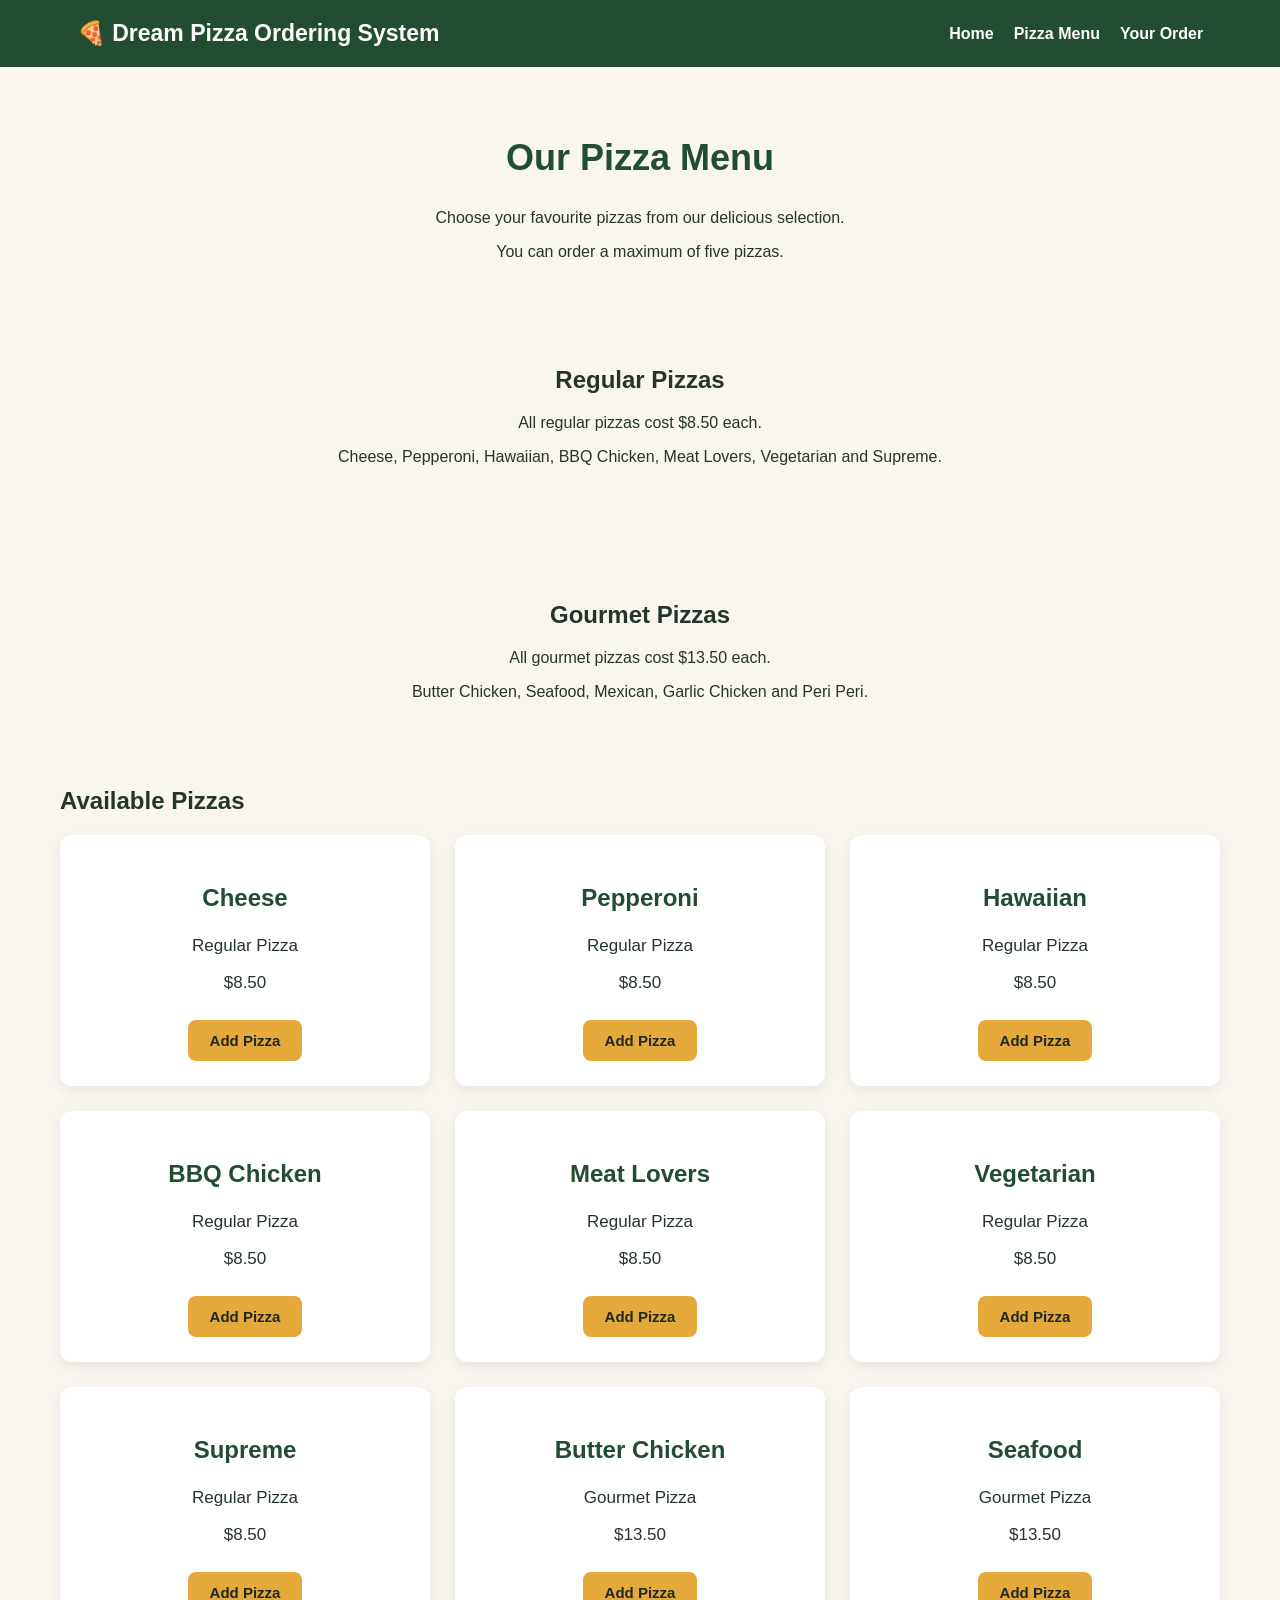
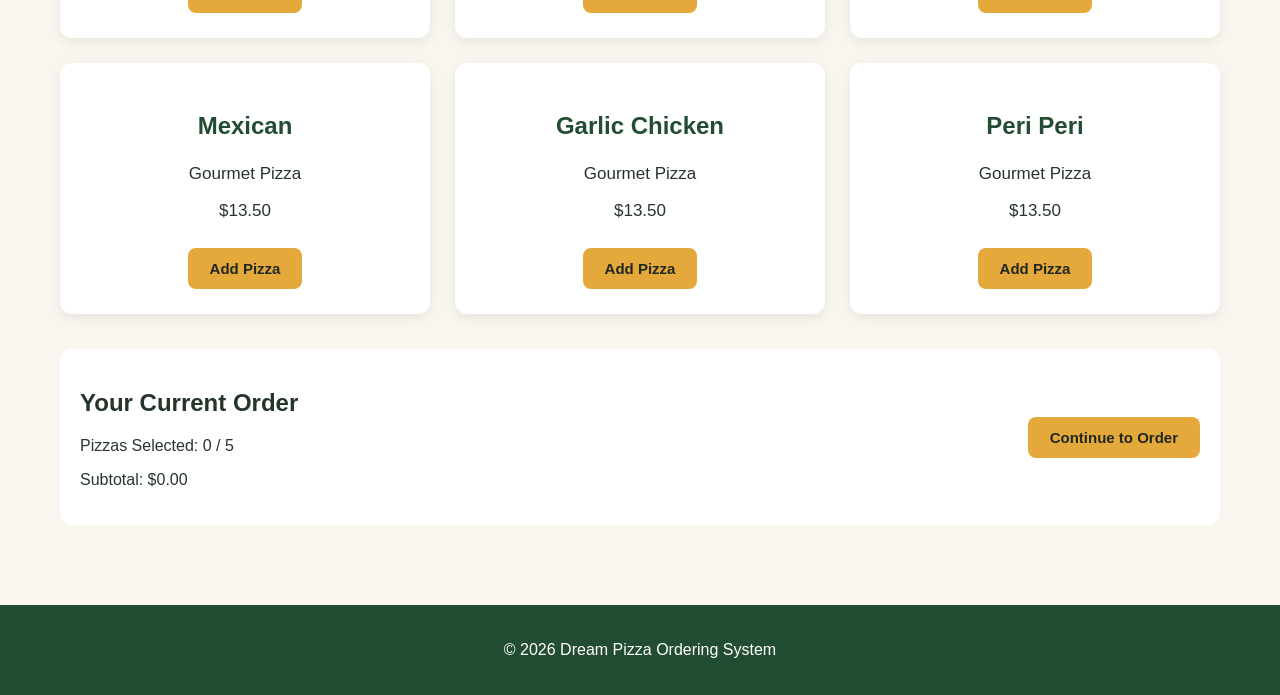
==== DreamPizzaApp/menu.html @ f41c6d1a "completed changes on style.css" ====
<!DOCTYPE html>
<html lang="en">

<head>

    <meta charset="UTF-8">
    <meta name="viewport" content="width=device-width, initial-scale=1.0">

    <title>Pizza Menu - Dream Pizza</title>

    <link rel="stylesheet" href="style.css">
    <script src="script.js" defer></script>

</head>

<body data-page="menu">

    <!-- Navigation Bar -->
    <header class="site-header">

        <a href="index.html" class="brand">
            🍕 Dream Pizza Ordering System
        </a>

        <nav>

            <a href="index.html">Home</a>
            <a href="menu.html">Pizza Menu</a>
            <a href="order.html">Your Order</a>

        </nav>

    </header>

    <main class="page">

        <!-- Menu Heading -->
        <section class="page-heading">

            <h1>Our Pizza Menu</h1>

            <p>
                Choose your favourite pizzas from
                our delicious selection.
            </p>

            <p>
                You can order a maximum of five pizzas.
            </p>

        </section>

        <!-- Regular Pizza Information -->
        <section class="info-section">

            <h2>Regular Pizzas</h2>

            <p>
                All regular pizzas cost $8.50 each.
            </p>

            <p>
                Cheese, Pepperoni, Hawaiian,
                BBQ Chicken, Meat Lovers,
                Vegetarian and Supreme.
            </p>

        </section>

        <!-- Gourmet Pizza Information -->
        <section class="info-section">

            <h2>Gourmet Pizzas</h2>

            <p>
                All gourmet pizzas cost $13.50 each.
            </p>

            <p>
                Butter Chicken, Seafood, Mexican,
                Garlic Chicken and Peri Peri.
            </p>

        </section>

        <!-- Pizza Cards Generated by JavaScript -->
        <section>

            <h2>Available Pizzas</h2>

            <p id="menu-feedback" role="status" hidden></p>

            <div id="pizza-grid" class="pizza-grid">

                <!--
                    JavaScript automatically displays
                    all 12 pizzas here.
                -->

            </div>

        </section>

        <!-- Order Summary -->
        <section class="order-bar">

            <div>

                <h2>Your Current Order</h2>

                <p>
                    Pizzas Selected:
                    <span id="menu-cart-count">0</span> / 5
                </p>

                <p id="menu-cart-total">
                    Subtotal: $0.00
                </p>

            </div>

            <div>

                <a href="order.html" class="button primary">
                    Continue to Order
                </a>

            </div>

        </section>

    </main>

    <!-- Footer -->
    <footer>

        <p>
            © 2026 Dream Pizza Ordering System
        </p>

    </footer>

</body>
</html>
---- DreamPizzaApp/style.css ----
* {
    box-sizing: border-box;
}

body {
    margin: 0;
    font-family: Arial, sans-serif;
    background-color: #f8f6ef;
    color: #26352a;
}

.site-header {
    background-color: #234d32;
    color: white;
    padding: 20px 6%;
    display: flex;
    justify-content: space-between;
    align-items: center;
    flex-wrap: wrap;
    gap: 20px;
}

.brand {
    color: white;
    text-decoration: none;
    font-size: 23px;
    font-weight: bold;
}

nav {
    display: flex;
    gap: 20px;
}

nav a {
    color: white;
    text-decoration: none;
    font-weight: bold;
}

nav a:hover {
    color: #f7d37a;
}

.hero {
    min-height: 450px;
    background: linear-gradient(135deg, #234d32, #53835a);
    color: white;
    display: flex;
    align-items: center;
    justify-content: center;
    text-align: center;
    padding: 60px 20px;
}

.hero-copy {
    max-width: 700px;
}

.hero h1 {
    font-size: 44px;
}

.hero p {
    font-size: 18px;
    line-height: 1.7;
}

.button {
    display: inline-block;
    padding: 12px 22px;
    border: none;
    border-radius: 8px;
    text-decoration: none;
    font-size: 15px;
    font-weight: bold;
    cursor: pointer;
}

.primary {
    background-color: #e4a83b;
    color: #202820;
}

.primary:hover {
    background-color: #f3c465;
}

.secondary {
    background-color: #e7e7e7;
    color: #26352a;
}

.secondary:hover {
    background-color: #d5d5d5;
}

button:disabled {
    opacity: 0.5;
    cursor: not-allowed;
}

.actions {
    display: flex;
    gap: 15px;
    flex-wrap: wrap;
    margin-top: 25px;
}

.info-section {
    padding: 50px 8%;
    text-align: center;
}

.steps {
    display: grid;
    grid-template-columns: repeat(3, 1fr);
    gap: 20px;
    margin-top: 30px;
}

.steps article {
    background-color: white;
    padding: 25px;
    border-radius: 12px;
    box-shadow: 0 3px 10px #00000012;
}

.page {
    max-width: 1200px;
    margin: auto;
    padding: 40px 20px;
}

.page-heading {
    text-align: center;
    margin-bottom: 35px;
}

.page-heading h1 {
    color: #234d32;
    font-size: 36px;
}

.pizza-grid {
    display: grid;
    grid-template-columns: repeat(3, 1fr);
    gap: 25px;
}

.pizza-card {
    background-color: white;
    padding: 25px;
    border-radius: 12px;
    text-align: center;
    box-shadow: 0 4px 12px #00000012;
}

.pizza-card h3 {
    color: #234d32;
    font-size: 24px;
}

.pizza-card p {
    font-size: 17px;
}

.pizza-card button {
    margin-top: 10px;
}

.order-bar {
    background-color: white;
    margin-top: 35px;
    padding: 20px;
    border-radius: 12px;
    display: flex;
    justify-content: space-between;
    align-items: center;
    gap: 20px;
}

.checkout-layout {
    display: grid;
    grid-template-columns: 2fr 1fr;
    gap: 25px;
}

.panel {
    background-color: white;
    padding: 30px;
    border-radius: 12px;
    margin-bottom: 25px;
    box-shadow: 0 3px 10px #00000012;
}

.panel h2 {
    color: #234d32;
}

label {
    display: block;
    font-weight: bold;
    margin-top: 15px;
    margin-bottom: 8px;
}

input[type="text"],
input[type="tel"] {
    width: 100%;
    padding: 12px;
    border: 1px solid #cccccc;
    border-radius: 7px;
    font-size: 16px;
}

input:focus {
    outline: 2px solid #53835a;
}

.fulfilment {
    border: 1px solid #dddddd;
    border-radius: 8px;
    padding: 15px;
    margin-top: 20px;
}

.fulfilment label {
    display: inline-block;
    margin-right: 25px;
}

.order-item {
    display: flex;
    justify-content: space-between;
    align-items: center;
    gap: 10px;
    padding: 15px 0;
    border-bottom: 1px solid #dddddd;
}

.order-item button {
    padding: 6px 12px;
    background-color: #234d32;
    color: white;
    border: none;
    border-radius: 5px;
    cursor: pointer;
}

.summary {
    height: fit-content;
}

.summary p {
    display: flex;
    justify-content: space-between;
}

.summary h3 {
    display: flex;
    justify-content: space-between;
    color: #234d32;
}

.receipt-wrap {
    max-width: 750px;
    margin: 50px auto;
    padding: 0 20px;
}

.receipt {
    padding: 35px;
}

.receipt h1 {
    color: #234d32;
    text-align: center;
}

#receipt-content {
    padding: 20px 0;
    line-height: 1.7;
}

#receipt-content p {
    border-bottom: 1px solid #eeeeee;
    padding-bottom: 8px;
}

#form-error {
    color: #b00020;
    font-weight: bold;
}

footer {
    background-color: #234d32;
    color: white;
    padding: 20px;
    text-align: center;
    margin-top: 40px;
}

[hidden] {
    display: none !important;
}

@media (max-width: 800px) {
    .pizza-grid {
        grid-template-columns: repeat(2, 1fr);
    }

    .checkout-layout {
        grid-template-columns: 1fr;
    }

    .steps {
        grid-template-columns: 1fr;
    }
}

@media (max-width: 500px) {
    .pizza-grid {
        grid-template-columns: 1fr;
    }

    .hero h1 {
        font-size: 32px;
    }

    .site-header {
        flex-direction: column;
    }

    .order-bar {
        flex-direction: column;
    }

    .order-item {
        flex-wrap: wrap;
    }
}
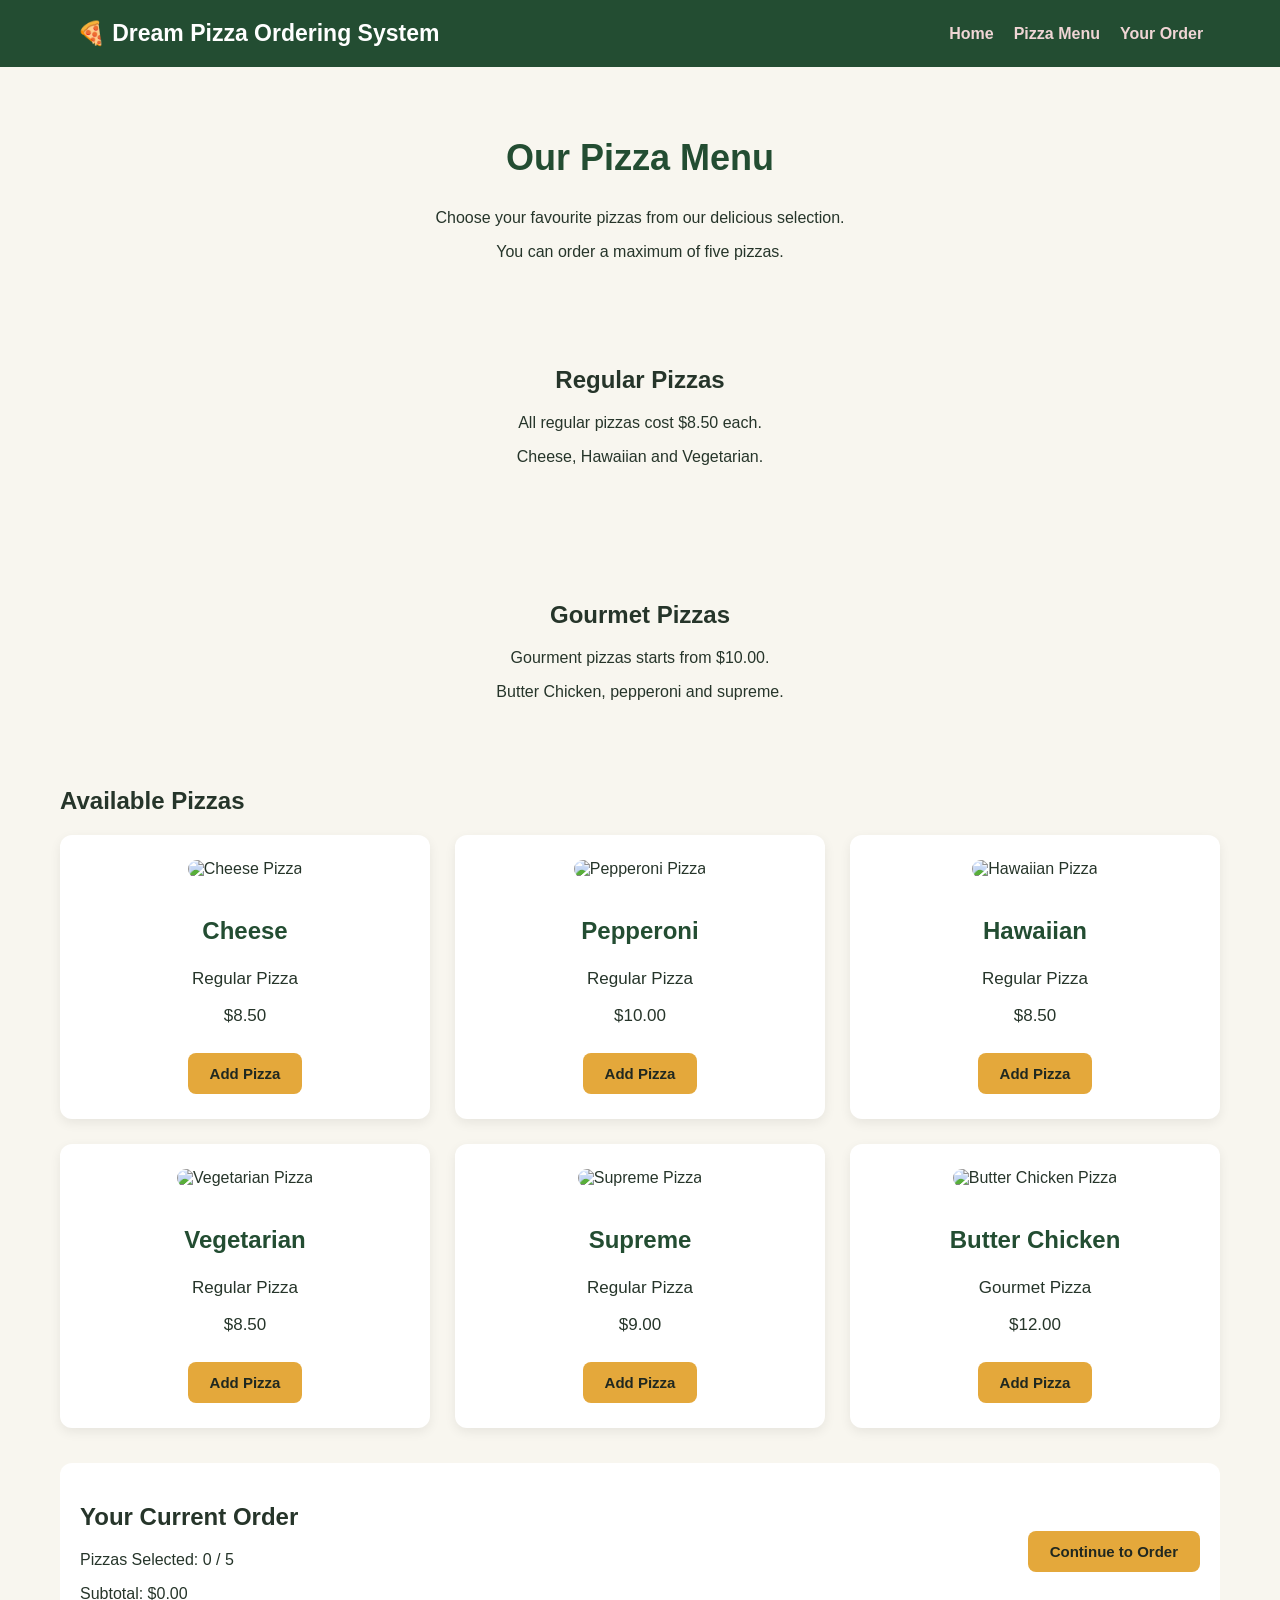
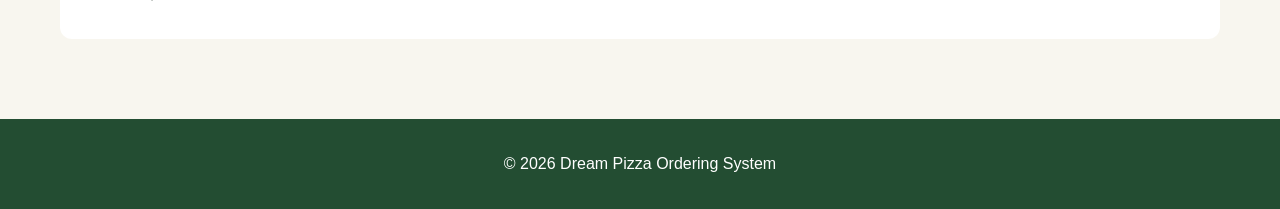
==== commit 2ba3c66b: "tested the website, added images, fixed the style sheet and adjusted pizza pricing" ====
--- a/DreamPizzaApp/menu.html
+++ b/DreamPizzaApp/menu.html
@@ -15,7 +15,6 @@
 
 <body data-page="menu">
 
-    <!-- Navigation Bar -->
     <header class="site-header">
 
         <a href="index.html" class="brand">
@@ -34,7 +33,7 @@
 
     <main class="page">
 
-        <!-- Menu Heading -->
+       
         <section class="page-heading">
 
             <h1>Our Pizza Menu</h1>
@@ -50,7 +49,7 @@
 
         </section>
 
-        <!-- Regular Pizza Information -->
+        
         <section class="info-section">
 
             <h2>Regular Pizzas</h2>
@@ -60,30 +59,27 @@
             </p>
 
             <p>
-                Cheese, Pepperoni, Hawaiian,
-                BBQ Chicken, Meat Lovers,
-                Vegetarian and Supreme.
+                Cheese, Hawaiian and Vegetarian.
             </p>
 
         </section>
 
-        <!-- Gourmet Pizza Information -->
+        
         <section class="info-section">
 
             <h2>Gourmet Pizzas</h2>
 
             <p>
-                All gourmet pizzas cost $13.50 each.
-            </p>
+                Gourment pizzas starts from $10.00.
 
             <p>
-                Butter Chicken, Seafood, Mexican,
-                Garlic Chicken and Peri Peri.
+                Butter Chicken, pepperoni and supreme.
+                
             </p>
 
         </section>
 
-        <!-- Pizza Cards Generated by JavaScript -->
+        
         <section>
 
             <h2>Available Pizzas</h2>
@@ -92,16 +88,13 @@
 
             <div id="pizza-grid" class="pizza-grid">
 
-                <!--
-                    JavaScript automatically displays
-                    all 12 pizzas here.
-                -->
+               
 
             </div>
 
         </section>
 
-        <!-- Order Summary -->
+        
         <section class="order-bar">
 
             <div>
@@ -131,7 +124,7 @@
 
     </main>
 
-    <!-- Footer -->
+    
     <footer>
 
         <p>
--- a/DreamPizzaApp/style.css
+++ b/DreamPizzaApp/style.css
@@ -1,4 +1,11 @@
-
+.hero-image {
+    width: 100%;
+    max-width: 550px;
+    height: 300px;
+    object-fit: cover;
+    border-radius: 15px;
+    margin: 20px 0;
+}
 
 * {
     box-sizing: border-box;
@@ -35,18 +42,18 @@
 }
 
 nav a {
-    color: white;
+    color: rgb(240, 213, 213);
     text-decoration: none;
     font-weight: bold;
 }
 
 nav a:hover {
-    color: #f7d37a;
+    color: #d6b769;
 }
 
 .hero {
     min-height: 450px;
-    background: linear-gradient(135deg, #234d32, #53835a);
+    background: linear-gradient(135deg, #44875b, #53835a);
     color: white;
     display: flex;
     align-items: center;
@@ -341,4 +348,11 @@
     .order-item {
         flex-wrap: wrap;
     }
-}+}
+.pizza-image {
+    width: 100%;
+    height: 200px;
+    object-fit: cover;
+    border-radius: 12px;
+    margin-bottom: 15px;
+}
